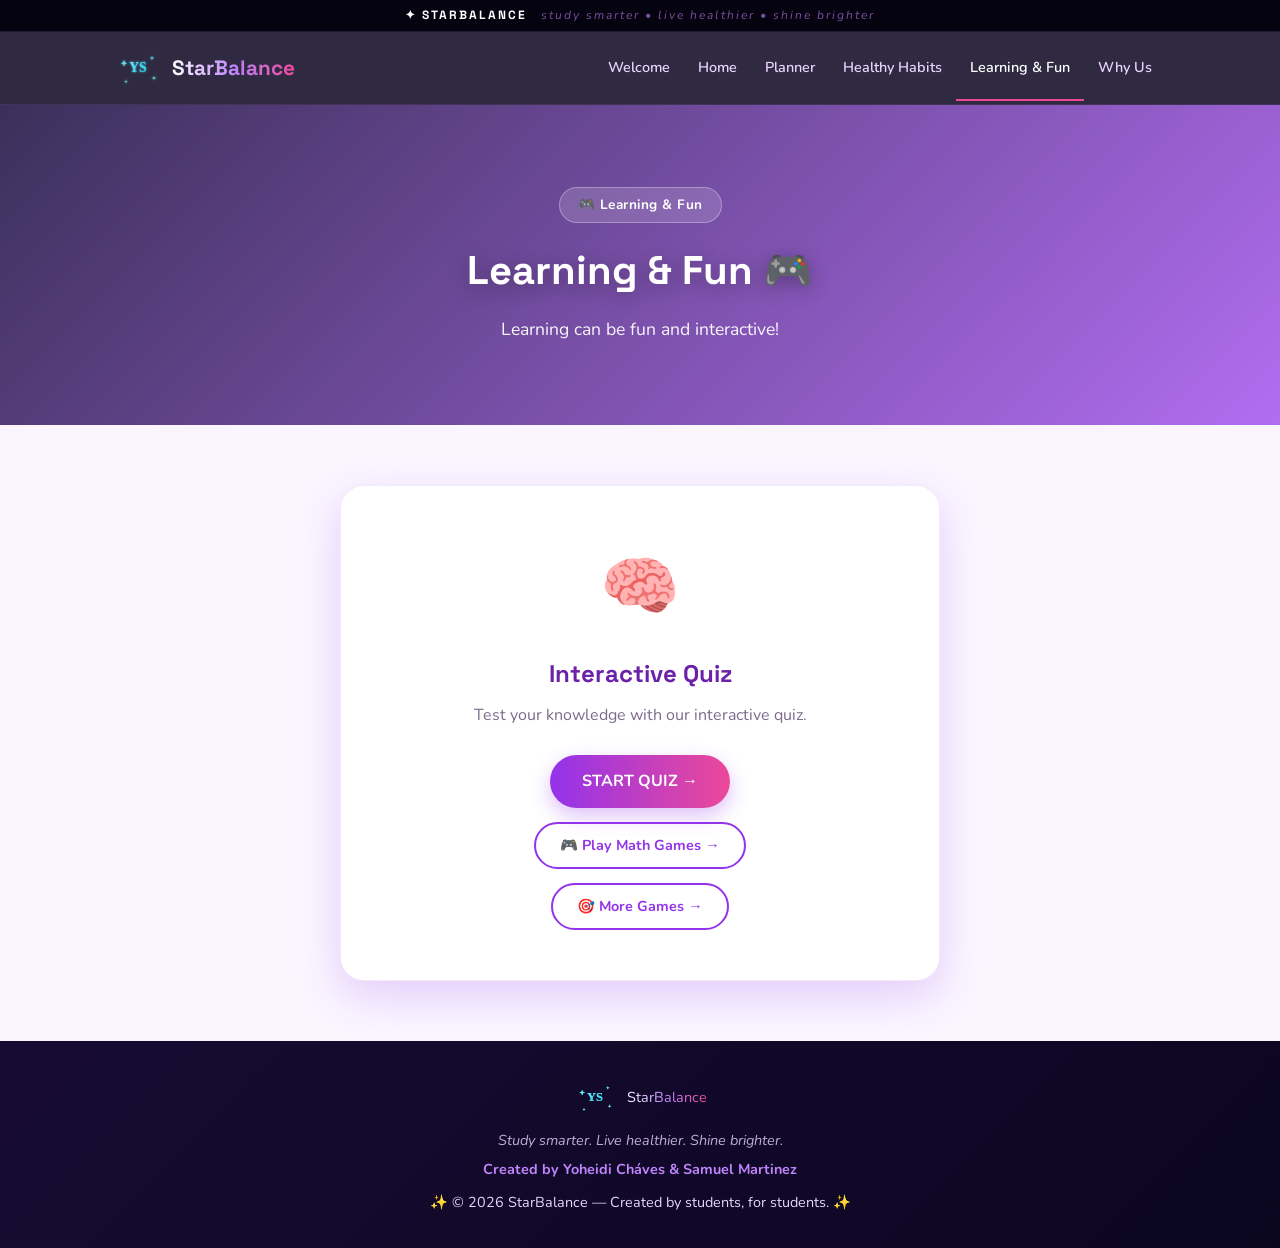
==== fun.html @ 7852353b "Add files via upload" ====
<!DOCTYPE html>
<html lang="en">
<head>
<meta charset="UTF-8">
<meta name="viewport" content="width=device-width, initial-scale=1.0">
<title>Learning &amp; Fun ✦ StarBalance</title>
<link rel="preconnect" href="https://fonts.googleapis.com">
<link rel="preconnect" href="https://fonts.gstatic.com" crossorigin>
<link href="https://fonts.googleapis.com/css2?family=Space+Grotesk:wght@400;500;600;700&family=Nunito:wght@400;600;700;800&display=swap" rel="stylesheet">
<link rel="icon" type="image/svg+xml" href="logo.svg">
<link rel="stylesheet" href="style.css">
</head>
<body class="page-fun">

<canvas id="lienzo-estrellas"></canvas>

<div class="topbar">
  <span class="topbar-marca">✦ STARBALANCE</span>
  <span class="topbar-frase">study smarter • live healthier • shine brighter</span>
</div>

<nav id="nav-principal">
  <div class="contenedor nav-inner">
    <a href="index.html" class="logo">
      <img src="logo.svg" alt="YS logo of StarBalance">
      <span class="logo-texto">StarBalance</span>
    </a>
    <ul>
      <li><a href="index.html" class="nav-link">Welcome</a></li>
      <li><a href="home.html" class="nav-link">Home</a></li>
      <li><a href="planner.html" class="nav-link">Planner</a></li>
      <li><a href="habits.html" class="nav-link">Healthy Habits</a></li>
      <li><a href="fun.html" class="nav-link">Learning &amp; Fun</a></li>
      <li><a href="advantages.html" class="nav-link">Why Us</a></li>
    </ul>
    <button id="btn-menu" aria-label="Open menu">☰</button>
  </div>
</nav>

<header class="page-hero hero-fun">
  <div class="page-hero-overlay"></div>
  <div class="contenedor page-hero-content">
    <span class="badge">🎮 Learning &amp; Fun</span>
    <h1>Learning &amp; Fun 🎮</h1>
    <p>Learning can be fun and interactive!</p>
  </div>
</header>

<main class="contenedor" style="padding: 60px 24px;">

  <section class="reveal" style="text-align:center;">
    <div class="fun-card">
      <span class="icono-fun">🧠</span>
      <h3>Interactive Quiz</h3>
      <p>Test your knowledge with our interactive quiz.</p>
      <a href="quiz.html" class="btn-quiz">START QUIZ →</a>
      <br>
      <a href="https://www.mathplayground.com/" target="_blank" class="btn-quiz-secundario">🎮 Play Math Games →</a>
      <br>
      <a href="https://www.wordwall.net/" target="_blank" class="btn-quiz-secundario">🎯 More Games →</a>
    </div>
  </section>

</main>

<footer>
  <div class="footer-logo">
    <img src="logo.svg" alt="YS logo of StarBalance">
    <span class="logo-texto">StarBalance</span>
  </div>
  <p class="footer-frase">Study smarter. Live healthier. Shine brighter.</p>
  <p class="footer-creditos">Created by Yoheidi Cháves &amp; Samuel Martinez</p>
  <p>✨ &copy; 2026 StarBalance — Created by students, for students. ✨</p>
</footer>

<script src="script.js"></script>
</body>
</html>
---- style.css ----
* { margin: 0; padding: 0; box-sizing: border-box; }

:root {
  --morado: #9333ea;
  --morado-oscuro: #6b21a8;
  --morado-claro: #c084fc;
  --rosa: #ec4899;
  --cian: #22d3ee;
  --azul: #3b82f6;
  --espacio: #0b0620;
  --espacio-2: #170b33;
  --fondo: #faf5ff;
  --texto: #2e1065;
  --gris: #7c6a8c;
  --dorado: #fbbf24;
  --sombra: 0 4px 20px rgba(147, 51, 234, 0.12);
  --fuente-titulo: 'Space Grotesk', sans-serif;
  --fuente-texto: 'Nunito', sans-serif;
}

html { scroll-behavior: smooth; }

body {
  font-family: var(--fuente-texto);
  background-color: var(--fondo);
  color: var(--texto);
  line-height: 1.6;
  overflow-x: hidden;
}

h1, h2, h3, .logo { font-family: var(--fuente-titulo); }

.contenedor { max-width: 1100px; margin: 0 auto; padding: 0 24px; }

/* Canvas estrellas solo en welcome */
#lienzo-estrellas {
  position: fixed; inset: 0; z-index: -3;
  background: radial-gradient(ellipse at top, var(--espacio-2), var(--espacio) 70%);
  pointer-events: none;
}
body:not(.page-welcome) #lienzo-estrellas { display: none; }

/* TOPBAR */
.topbar {
  background: #05030f; color: var(--morado-claro);
  text-align: center; padding: 6px 16px;
  font-size: 0.75rem; letter-spacing: 2px;
  display: flex; justify-content: center; gap: 14px; align-items: center;
  position: relative; z-index: 50;
  border-bottom: 1px solid rgba(192, 132, 252, 0.15);
}
.topbar-marca { font-family: var(--fuente-titulo); font-weight: 700; color: white; }
.topbar-frase { opacity: 0.6; font-style: italic; display: none; }
@media (min-width: 560px) { .topbar-frase { display: inline; } }

/* NAV */
#nav-principal {
  background: rgba(11, 6, 32, 0.85);
  backdrop-filter: blur(14px);
  position: sticky; top: 0; z-index: 40;
  border-bottom: 1px solid rgba(192, 132, 252, 0.12);
}
.nav-inner { display: flex; align-items: center; justify-content: space-between; flex-wrap: wrap; }
.logo {
  font-size: 1.3rem; font-weight: 700; color: white;
  display: flex; align-items: center; gap: 10px;
  text-decoration: none; padding: 12px 0;
}
/* ⚠️ Ya NO gira */
.logo img { width: 48px; height: 48px; }
.logo-texto {
  background: linear-gradient(90deg, #fff, var(--morado-claro), var(--rosa));
  -webkit-background-clip: text; background-clip: text; color: transparent;
}
#nav-principal ul { list-style: none; display: flex; flex-wrap: wrap; }
.nav-link {
  display: block; color: #e9d5ff; text-decoration: none;
  padding: 20px 14px; font-weight: 600; font-size: 0.9rem;
  border-bottom: 2px solid transparent; transition: all 0.25s ease;
}
.nav-link:hover, .nav-link.activo { color: white; border-bottom: 2px solid var(--rosa); }
#btn-menu { display: none; background: none; border: none; color: white; font-size: 1.4rem; cursor: pointer; }
@media (max-width: 860px) {
  #btn-menu { display: block; }
  #nav-principal ul { display: none; width: 100%; flex-direction: column; text-align: center; }
  #nav-principal ul.abierto { display: flex; }
}

/* WELCOME */
.welcome-section {
  min-height: calc(100vh - 90px);
  background: linear-gradient(135deg, #1a0d3d 0%, #3b1d6e 30%, #6d28d9 60%, #9333ea 100%);
  display: flex; flex-direction: column;
  align-items: center; justify-content: center;
  padding: 60px 20px;
  position: relative;
  overflow: hidden;
}
.welcome-section::before {
  content: '';
  position: absolute; inset: 0;
  background-image: 
    radial-gradient(circle at 20% 30%, rgba(192, 132, 252, 0.3) 0%, transparent 50%),
    radial-gradient(circle at 80% 70%, rgba(236, 72, 153, 0.25) 0%, transparent 50%),
    radial-gradient(circle at 50% 90%, rgba(59, 130, 246, 0.2) 0%, transparent 50%);
  pointer-events: none;
}
.welcome-content { position: relative; z-index: 2; text-align: center; max-width: 800px; }
.welcome-logo { width: 160px; height: 160px; margin-bottom: 20px; }
.welcome-name {
  font-family: var(--fuente-titulo);
  font-size: 3.5rem; font-weight: 700;
  margin-bottom: 16px;
  background: linear-gradient(90deg, #fff, #c084fc, #ec4899, #3b82f6);
  -webkit-background-clip: text; background-clip: text; color: transparent;
  letter-spacing: -1px;
}
.welcome-saludo {
  font-family: var(--fuente-titulo);
  font-size: 2.6rem; font-weight: 700;
  color: white; margin-bottom: 26px;
  text-shadow: 0 0 40px rgba(255, 255, 255, 0.4);
}
.welcome-frases { display: flex; flex-direction: column; gap: 10px; margin-bottom: 20px; }
.welcome-frase-1 { font-size: 1.15rem; color: #e9d5ff; font-weight: 600; }
.welcome-frase-2 { font-size: 1rem; color: #c084fc; font-style: italic; }
.welcome-creditos { font-size: 0.9rem; color: #a78bfa; font-weight: 700; margin-top: 6px; }
.welcome-creditos span {
  background: linear-gradient(90deg, #c084fc, #ec4899, #3b82f6);
  -webkit-background-clip: text; background-clip: text; color: transparent;
}
.btn-entrar {
  display: inline-block; margin-top: 34px;
  padding: 16px 38px;
  background: linear-gradient(90deg, var(--morado), var(--rosa));
  color: white; text-decoration: none;
  border-radius: 999px; font-weight: 700; font-size: 1.05rem;
  transition: transform 0.2s ease, box-shadow 0.2s ease;
  box-shadow: 0 10px 30px rgba(147, 51, 234, 0.5);
}
.btn-entrar:hover { transform: translateY(-3px); box-shadow: 0 15px 40px rgba(147, 51, 234, 0.6); }

/* PAGE HERO (en páginas internas, con imagen de fondo) */
.page-hero {
  position: relative;
  min-height: 320px;
  display: flex;
  align-items: center;
  justify-content: center;
  text-align: center;
  color: white;
  overflow: hidden;
  background-size: cover;
  background-position: center;
  padding: 60px 20px;
}
.page-hero-overlay {
  position: absolute; inset: 0;
  background: linear-gradient(135deg, rgba(26, 13, 61, 0.85), rgba(147, 51, 234, 0.7));
  z-index: 1;
}
.page-hero-content { position: relative; z-index: 2; }
.page-hero h1 {
  font-size: 2.5rem; font-weight: 700;
  margin-bottom: 12px;
  text-shadow: 0 4px 20px rgba(0, 0, 0, 0.3);
}
.page-hero p { font-size: 1.1rem; opacity: 0.95; max-width: 600px; margin: 0 auto; }

/* Imágenes de fondo por página */
.hero-planner { background-image: url('https://images.unsplash.com/photo-1503676260728-1c00da094a0b?w=1600&q=80'); }
.hero-habits { background-image: url('https://images.unsplash.com/photo-1490645935967-10de6ba17061?w=1600&q=80'); }
.hero-fun { background-image: url('https://images.unsplash.com/photo-1546410531-bb4caa6b424d?w=1600&q=80'); }
.hero-advantages { background-image: url('https://images.unsplash.com/photo-1523240795612-9a054b0db644?w=1600&q=80'); }

.badge {
  display: inline-block;
  background: rgba(255,255,255,0.15);
  color: white;
  border: 1px solid rgba(255,255,255,0.3);
  padding: 6px 18px; border-radius: 999px;
  font-size: 0.85rem; font-weight: 700;
  margin-bottom: 16px;
  letter-spacing: 0.5px;
  backdrop-filter: blur(6px);
}

/* SECCIÓN BLANCA */
section { position: relative; z-index: 1; }
.reveal {
  opacity: 0; transform: translateY(30px);
  transition: opacity 0.7s ease, transform 0.7s ease;
}
.reveal.visible { opacity: 1; transform: translateY(0); }

/* HOME - TARJETAS */
.tarjetas-home {
  display: grid;
  grid-template-columns: repeat(auto-fit, minmax(260px, 1fr));
  gap: 24px; margin-bottom: 40px;
}
.tarjeta-home {
  background: white;
  padding: 32px 26px;
  border-radius: 20px;
  text-decoration: none;
  color: inherit;
  box-shadow: var(--sombra);
  border: 1px solid rgba(147, 51, 234, 0.08);
  transition: transform 0.3s ease, box-shadow 0.3s ease;
  text-align: center;
}
.tarjeta-home:hover {
  transform: translateY(-8px);
  box-shadow: 0 20px 40px rgba(236, 72, 153, 0.2);
}
.icono-home { font-size: 3rem; margin-bottom: 14px; display: block; }
.tarjeta-home h3 { color: var(--morado-oscuro); font-size: 1.15rem; margin-bottom: 8px; }
.tarjeta-home p { color: var(--gris); font-size: 0.95rem; }

.frase-pequena {
  text-align: center; color: var(--gris);
  font-style: italic; font-size: 0.9rem; margin-bottom: 40px;
}

.imagen-home img {
  width: 100%; border-radius: 24px;
  box-shadow: 0 20px 50px rgba(147, 51, 234, 0.2);
}

/* PLANNER */
.planner-layout {
  display: grid;
  grid-template-columns: 1.5fr 1fr;
  gap: 30px; align-items: start;
}
@media (max-width: 820px) { .planner-layout { grid-template-columns: 1fr; } }

.calendar-card {
  background: white; border-radius: 20px;
  padding: 24px; box-shadow: var(--sombra);
  border: 1px solid rgba(147, 51, 234, 0.08);
}
.calendar-header {
  display: flex; align-items: center;
  justify-content: space-between; margin-bottom: 18px;
}
.calendar-header h3 { font-size: 1.2rem; color: var(--morado-oscuro); }
.cal-nav {
  background: rgba(147, 51, 234, 0.1);
  border: none; color: var(--morado);
  width: 34px; height: 34px;
  border-radius: 50%; cursor: pointer;
  font-size: 1.2rem; font-weight: 700;
  transition: background 0.2s ease;
}
.cal-nav:hover { background: rgba(147, 51, 234, 0.2); }

.calendar-days {
  display: grid; grid-template-columns: repeat(7, 1fr);
  gap: 6px; margin-bottom: 8px;
}
.calendar-days span {
  text-align: center; font-size: 0.75rem;
  font-weight: 700; color: var(--gris);
  text-transform: uppercase;
}
.calendar-grid {
  display: grid; grid-template-columns: repeat(7, 1fr); gap: 6px;
}
.cal-day {
  aspect-ratio: 1;
  display: flex; align-items: center; justify-content: center;
  border-radius: 10px; font-size: 0.9rem;
  font-weight: 600; color: var(--texto);
  cursor: pointer; transition: all 0.2s ease;
  position: relative; background: rgba(147, 51, 234, 0.03);
}
.cal-day:hover { background: rgba(147, 51, 234, 0.12); transform: scale(1.05); }
.cal-day.otro-mes { color: rgba(124, 106, 140, 0.35); }
.cal-day.hoy {
  background: linear-gradient(135deg, var(--morado), var(--rosa));
  color: white; font-weight: 800;
}
.cal-day.con-evento::after {
  content: ''; position: absolute;
  bottom: 4px; left: 50%; transform: translateX(-50%);
  width: 6px; height: 6px; border-radius: 50%;
}
.cal-day.ev-hw::after { background: var(--morado); }
.cal-day.ev-exam::after { background: var(--rosa); }
.cal-day.ev-proj::after { background: var(--cian); }
.cal-day.ev-act::after { background: var(--dorado); }

.calendar-legend {
  display: flex; flex-wrap: wrap;
  gap: 16px; margin-top: 18px;
  font-size: 0.8rem; color: var(--gris);
}
.calendar-legend span { display: inline-flex; align-items: center; gap: 6px; }
.dot { width: 10px; height: 10px; border-radius: 50%; display: inline-block; }
.dot-hw { background: var(--morado); }
.dot-exam { background: var(--rosa); }
.dot-proj { background: var(--cian); }
.dot-act { background: var(--dorado); }

.planner-info {
  background: linear-gradient(160deg, #1c1035, #2c1454);
  border-radius: 20px; padding: 32px 28px;
  color: white;
  box-shadow: 0 15px 40px rgba(107, 33, 168, 0.35);
}
.planner-info h3 { font-size: 1.3rem; margin-bottom: 10px; color: #e9d5ff; }
.planner-info p { color: #e9d5ff; opacity: 0.85; margin-bottom: 20px; font-size: 0.95rem; }
.planner-list { list-style: none; }
.planner-list li {
  padding: 10px 0; color: #e9d5ff;
  border-bottom: 1px solid rgba(255,255,255,0.08);
  font-size: 0.9rem;
}
.planner-list li:last-child { border-bottom: none; }

/* HABITS */
.habits-grid {
  display: grid;
  grid-template-columns: repeat(auto-fit, minmax(220px, 1fr));
  gap: 22px; margin-bottom: 30px;
}
.habito {
  background: white; padding: 30px 24px;
  border-radius: 18px; text-align: center;
  box-shadow: var(--sombra);
  border: 1px solid rgba(147, 51, 234, 0.08);
  transition: transform 0.3s ease;
}
.habito:hover { transform: translateY(-6px); }
.icono-habito { font-size: 2.6rem; margin-bottom: 12px; display: block; }
.habito h3 { color: var(--morado-oscuro); margin-bottom: 8px; }
.habito p { color: var(--gris); font-size: 0.9rem; }

.frase-habitos {
  text-align: center; font-style: italic;
  color: var(--morado); font-weight: 600;
  font-size: 1.05rem; margin-bottom: 50px;
}

.subtitulo-videos {
  font-size: 1.5rem; color: var(--morado-oscuro);
  margin-bottom: 24px; text-align: center;
}

.videos-grid {
  display: grid;
  grid-template-columns: repeat(auto-fit, minmax(280px, 1fr));
  gap: 24px;
}
.video-habito {
  background: white; border-radius: 18px;
  overflow: hidden; box-shadow: var(--sombra);
  border: 1px solid rgba(147, 51, 234, 0.08);
  transition: transform 0.3s ease;
}
.video-habito:hover { transform: translateY(-6px); }
.video-wrapper {
  position: relative; width: 100%;
  padding-top: 56.25%; background: #000;
}
.video-wrapper iframe {
  position: absolute; inset: 0;
  width: 100%; height: 100%; border: none;
}
.video-habito h4 { padding: 16px 20px 6px; color: var(--morado-oscuro); font-size: 1.05rem; }
.video-habito p { padding: 0 20px 20px; color: var(--gris); font-size: 0.88rem; }

/* FUN */
.fun-card {
  background: white; border-radius: 24px;
  padding: 50px 30px; text-align: center;
  max-width: 600px; margin: 0 auto;
  box-shadow: 0 15px 40px rgba(147, 51, 234, 0.2);
  border: 1px solid rgba(147, 51, 234, 0.1);
}
.fun-card .icono-fun { font-size: 4rem; display: block; margin-bottom: 16px; }
.fun-card h3 { font-size: 1.5rem; color: var(--morado-oscuro); margin-bottom: 10px; }
.fun-card p { color: var(--gris); margin-bottom: 26px; }
.btn-quiz {
  display: inline-block; padding: 14px 32px;
  background: linear-gradient(90deg, var(--morado), var(--rosa));
  color: white; text-decoration: none;
  border-radius: 999px; font-weight: 700; font-size: 1rem;
  transition: transform 0.2s ease, box-shadow 0.2s ease;
  box-shadow: 0 8px 20px rgba(147, 51, 234, 0.3);
}
.btn-quiz:hover { transform: translateY(-3px); box-shadow: 0 14px 30px rgba(147, 51, 234, 0.4); }
.btn-quiz-secundario {
  display: inline-block; margin-top: 14px;
  padding: 10px 24px;
  background: transparent;
  color: var(--morado);
  text-decoration: none;
  border: 2px solid var(--morado);
  border-radius: 999px; font-weight: 700; font-size: 0.9rem;
  transition: all 0.2s ease;
}
.btn-quiz-secundario:hover { background: var(--morado); color: white; }

/* ADVANTAGES */
.advantages-grid {
  display: grid;
  grid-template-columns: repeat(auto-fit, minmax(220px, 1fr));
  gap: 22px; max-width: 900px; margin: 0 auto 40px;
}
.advantage {
  background: white;
  border: 1px solid rgba(147, 51, 234, 0.1);
  border-radius: 18px; padding: 28px 20px;
  box-shadow: var(--sombra);
  transition: transform 0.3s ease;
}
.advantage:hover { transform: translateY(-6px); box-shadow: 0 15px 35px rgba(147, 51, 234, 0.2); }
.advantage .adv-icono { font-size: 2.4rem; display: block; margin-bottom: 12px; }
.advantage h4 { color: var(--morado-oscuro); font-size: 1.05rem; margin-bottom: 6px; }
.advantage p { color: var(--gris); font-size: 0.85rem; }

.frase-final {
  font-style: italic; color: var(--morado);
  max-width: 640px; margin: 0 auto;
  font-size: 1.05rem; font-weight: 600;
}

/* FOOTER */
footer {
  text-align: center; padding: 34px 26px;
  background: linear-gradient(135deg, var(--espacio-2), var(--espacio));
  color: #e9d5ff; font-size: 0.9rem;
}
.footer-logo {
  justify-content: center; color: white;
  margin-bottom: 10px;
  display: flex; align-items: center; gap: 10px;
}
.footer-logo img { width: 44px; height: 44px; }
.footer-frase { font-style: italic; opacity: 0.8; margin-bottom: 6px; }
.footer-creditos { font-weight: 700; color: var(--morado-claro); margin-bottom: 10px; }

@media (max-width: 700px) {
  .welcome-name { font-size: 2.2rem; }
  .welcome-saludo { font-size: 1.8rem; }
  .welcome-logo { width: 110px; height: 110px; }
  .page-hero h1 { font-size: 1.8rem; }
}
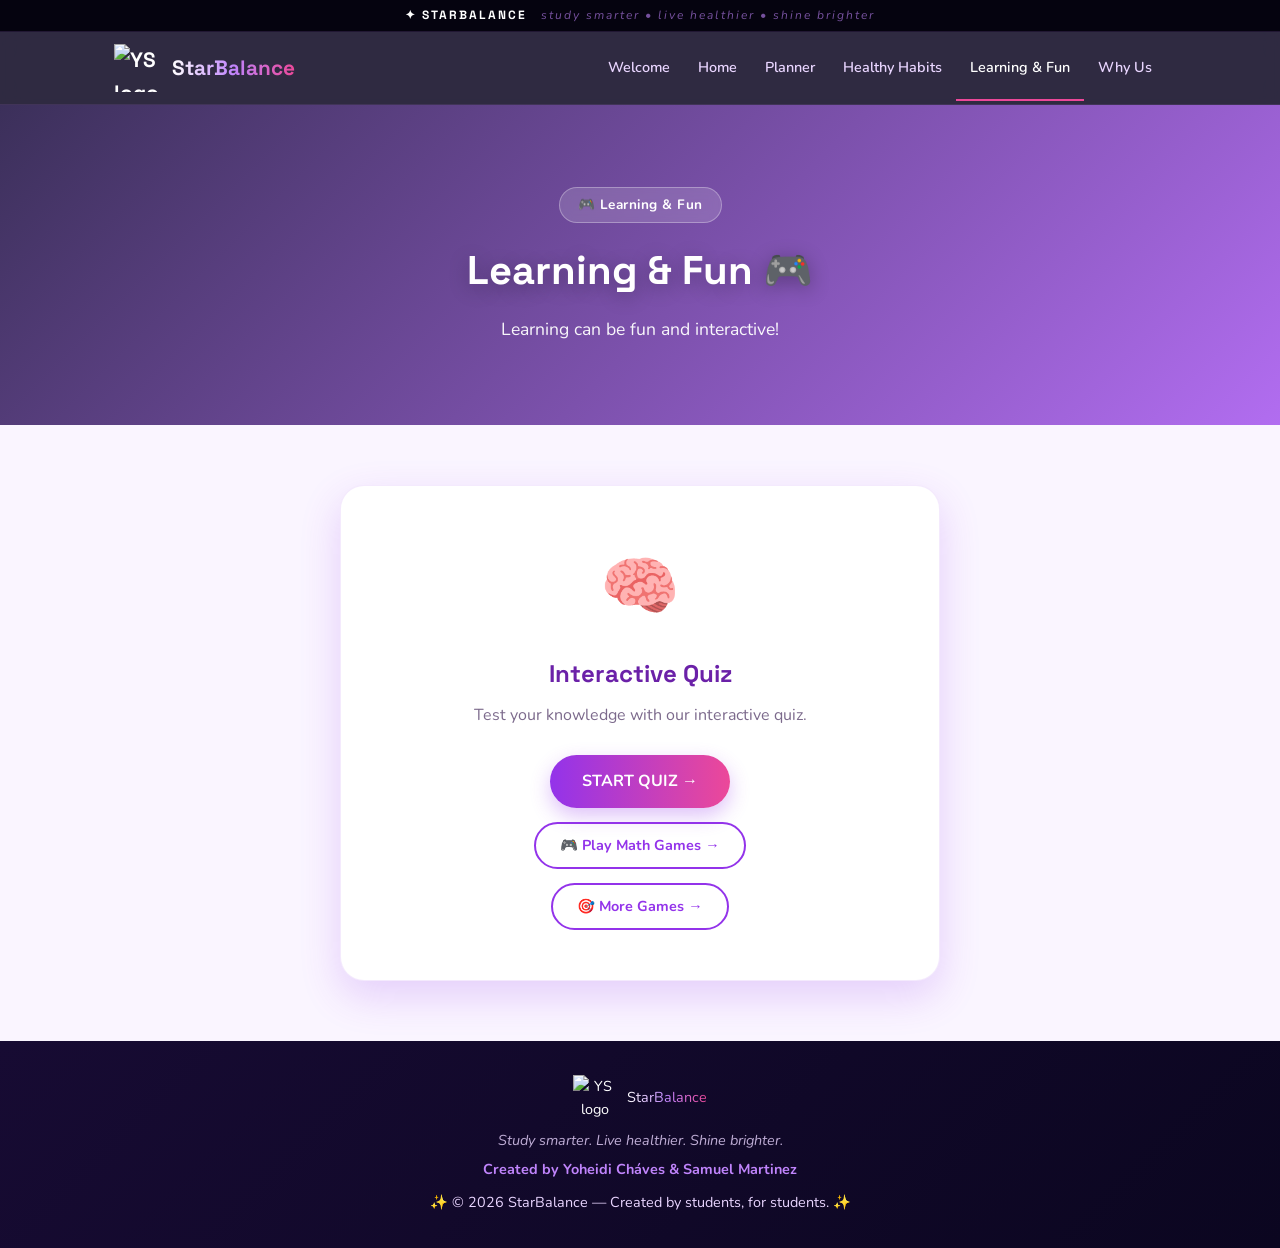
==== commit 5e9ffbb7: "Update fun.html" ====
--- a/fun.html
+++ b/fun.html
@@ -57,7 +57,7 @@
       <br>
       <a href="https://www.mathplayground.com/" target="_blank" class="btn-quiz-secundario">🎮 Play Math Games →</a>
       <br>
-      <a href="https://www.wordwall.net/" target="_blank" class="btn-quiz-secundario">🎯 More Games →</a>
+      <a href="https://wayground.com/?lng=es-ES" target="_blank" class="btn-quiz-secundario">🎯 More Games →</a>
     </div>
   </section>
 
@@ -75,4 +75,4 @@
 
 <script src="script.js"></script>
 </body>
-</html>+</html>
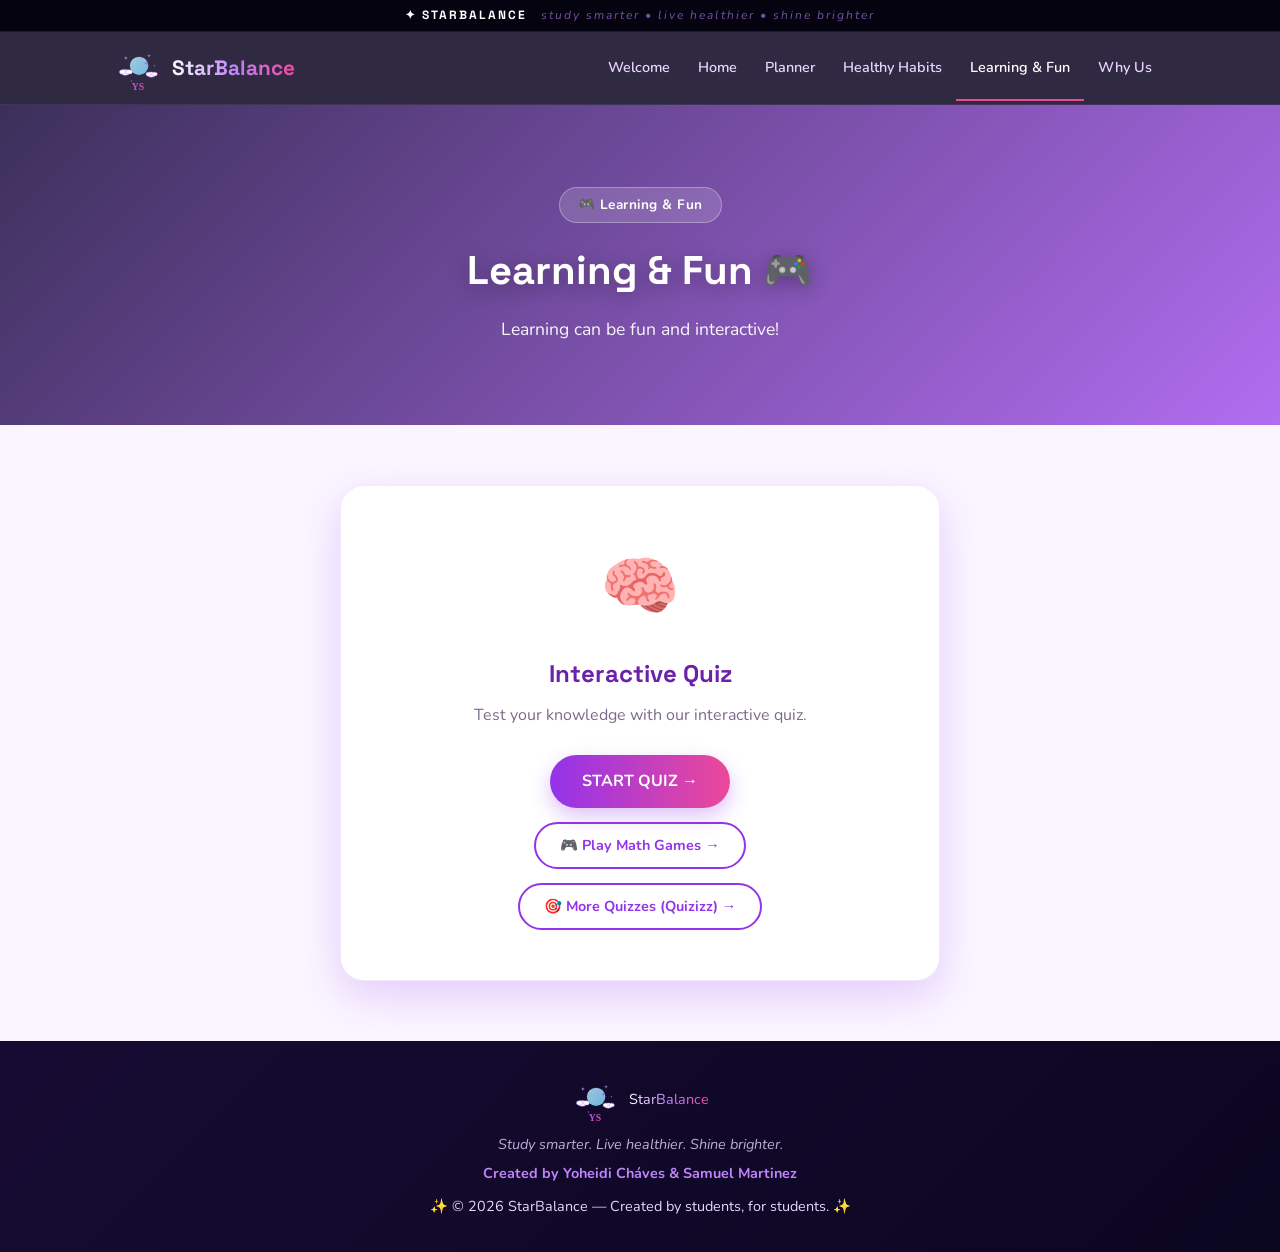
==== commit d735c46c: "Update fun.html" ====
--- a/fun.html
+++ b/fun.html
@@ -53,11 +53,12 @@
       <span class="icono-fun">🧠</span>
       <h3>Interactive Quiz</h3>
       <p>Test your knowledge with our interactive quiz.</p>
-      <a href="quiz.html" class="btn-quiz">START QUIZ →</a>
+      <!-- Aquí está el cambio: redirige a wayground en vez de quiz.html -->
+      <a href="https://wayground.com/?lng=es-ES" target="_blank" class="btn-quiz">START QUIZ →</a>
       <br>
       <a href="https://www.mathplayground.com/" target="_blank" class="btn-quiz-secundario">🎮 Play Math Games →</a>
       <br>
-      <a href="https://wayground.com/?lng=es-ES" target="_blank" class="btn-quiz-secundario">🎯 More Games →</a>
+      <a href="https://quizizz.com/" target="_blank" class="btn-quiz-secundario">🎯 More Quizzes (Quizizz) →</a>
     </div>
   </section>
 
--- a/style.css
+++ b/style.css
@@ -1,3 +1,7 @@
+/* ============================================================
+   STARBALANCE — Shared Styles
+   ============================================================ */
+
 * { margin: 0; padding: 0; box-sizing: border-box; }
 
 :root {
@@ -32,7 +36,7 @@
 
 .contenedor { max-width: 1100px; margin: 0 auto; padding: 0 24px; }
 
-/* Canvas estrellas solo en welcome */
+/* Canvas estrellas (solo en welcome) */
 #lienzo-estrellas {
   position: fixed; inset: 0; z-index: -3;
   background: radial-gradient(ellipse at top, var(--espacio-2), var(--espacio) 70%);
@@ -66,8 +70,8 @@
   display: flex; align-items: center; gap: 10px;
   text-decoration: none; padding: 12px 0;
 }
-/* ⚠️ Ya NO gira */
-.logo img { width: 48px; height: 48px; }
+/* Logo SIN animación de giro */
+.logo img { width: 48px; height: 48px; object-fit: contain; }
 .logo-texto {
   background: linear-gradient(90deg, #fff, var(--morado-claro), var(--rosa));
   -webkit-background-clip: text; background-clip: text; color: transparent;
@@ -86,49 +90,99 @@
   #nav-principal ul.abierto { display: flex; }
 }
 
-/* WELCOME */
+/* ============================================================
+   WELCOME SECTION (con paisaje morado claro)
+   ============================================================ */
 .welcome-section {
   min-height: calc(100vh - 90px);
-  background: linear-gradient(135deg, #1a0d3d 0%, #3b1d6e 30%, #6d28d9 60%, #9333ea 100%);
+  background-image: 
+    radial-gradient(circle at 20% 20%, rgba(255, 255, 255, 0.15) 0%, transparent 40%),
+    radial-gradient(circle at 80% 30%, rgba(255, 255, 255, 0.12) 0%, transparent 40%),
+    radial-gradient(circle at 50% 80%, rgba(255, 255, 255, 0.1) 0%, transparent 50%),
+    linear-gradient(135deg, #a78bfa 0%, #c084fc 30%, #e9d5ff 60%, #f3e8ff 100%);
   display: flex; flex-direction: column;
   align-items: center; justify-content: center;
   padding: 60px 20px;
   position: relative;
   overflow: hidden;
 }
+
+/* Estrellitas decorativas */
 .welcome-section::before {
   content: '';
-  position: absolute; inset: 0;
-  background-image: 
-    radial-gradient(circle at 20% 30%, rgba(192, 132, 252, 0.3) 0%, transparent 50%),
-    radial-gradient(circle at 80% 70%, rgba(236, 72, 153, 0.25) 0%, transparent 50%),
-    radial-gradient(circle at 50% 90%, rgba(59, 130, 246, 0.2) 0%, transparent 50%);
+  position: absolute;
+  top: 0; left: 0; right: 0; bottom: 0;
+  background-image:
+    radial-gradient(circle at 15% 25%, rgba(255, 255, 255, 0.9) 1.5px, transparent 2px),
+    radial-gradient(circle at 25% 60%, rgba(255, 255, 255, 0.8) 1px, transparent 1.5px),
+    radial-gradient(circle at 35% 15%, rgba(255, 255, 255, 0.9) 2px, transparent 2.5px),
+    radial-gradient(circle at 45% 45%, rgba(255, 255, 255, 0.7) 1px, transparent 1.5px),
+    radial-gradient(circle at 55% 75%, rgba(255, 255, 255, 0.85) 1.5px, transparent 2px),
+    radial-gradient(circle at 65% 20%, rgba(255, 255, 255, 0.9) 2px, transparent 2.5px),
+    radial-gradient(circle at 75% 55%, rgba(255, 255, 255, 0.8) 1px, transparent 1.5px),
+    radial-gradient(circle at 85% 30%, rgba(255, 255, 255, 0.9) 2px, transparent 2.5px),
+    radial-gradient(circle at 90% 80%, rgba(255, 255, 255, 0.85) 1.5px, transparent 2px),
+    radial-gradient(circle at 10% 85%, rgba(255, 255, 255, 0.8) 1px, transparent 1.5px),
+    radial-gradient(circle at 50% 10%, rgba(255, 255, 255, 0.9) 1.5px, transparent 2px),
+    radial-gradient(circle at 70% 90%, rgba(255, 255, 255, 0.85) 2px, transparent 2.5px);
+  background-size: 100% 100%;
   pointer-events: none;
-}
+  z-index: 1;
+}
+
+/* Luna grande decorativa flotando */
+.welcome-section::after {
+  content: '🌙';
+  position: absolute;
+  top: 8%;
+  right: 8%;
+  font-size: 80px;
+  opacity: 0.85;
+  filter: drop-shadow(0 0 20px rgba(147, 51, 234, 0.4));
+  z-index: 1;
+  animation: flotar-luna 6s ease-in-out infinite;
+}
+
+@keyframes flotar-luna {
+  0%, 100% { transform: translateY(0) rotate(-10deg); }
+  50% { transform: translateY(-12px) rotate(-5deg); }
+}
+
 .welcome-content { position: relative; z-index: 2; text-align: center; max-width: 800px; }
-.welcome-logo { width: 160px; height: 160px; margin-bottom: 20px; }
+
+.welcome-logo {
+  width: 180px;
+  height: auto;
+  margin-bottom: 20px;
+}
+
 .welcome-name {
   font-family: var(--fuente-titulo);
   font-size: 3.5rem; font-weight: 700;
   margin-bottom: 16px;
-  background: linear-gradient(90deg, #fff, #c084fc, #ec4899, #3b82f6);
+  background: linear-gradient(90deg, #6b21a8, #9333ea, #ec4899, #6b21a8);
   -webkit-background-clip: text; background-clip: text; color: transparent;
   letter-spacing: -1px;
-}
+  filter: drop-shadow(0 2px 8px rgba(255, 255, 255, 0.5));
+}
+
 .welcome-saludo {
   font-family: var(--fuente-titulo);
   font-size: 2.6rem; font-weight: 700;
-  color: white; margin-bottom: 26px;
-  text-shadow: 0 0 40px rgba(255, 255, 255, 0.4);
-}
+  color: #4c1d95;
+  margin-bottom: 26px;
+  text-shadow: 0 2px 10px rgba(255, 255, 255, 0.6);
+}
+
 .welcome-frases { display: flex; flex-direction: column; gap: 10px; margin-bottom: 20px; }
-.welcome-frase-1 { font-size: 1.15rem; color: #e9d5ff; font-weight: 600; }
-.welcome-frase-2 { font-size: 1rem; color: #c084fc; font-style: italic; }
-.welcome-creditos { font-size: 0.9rem; color: #a78bfa; font-weight: 700; margin-top: 6px; }
+.welcome-frase-1 { font-size: 1.15rem; color: #4c1d95; font-weight: 700; }
+.welcome-frase-2 { font-size: 1rem; color: #6b21a8; font-style: italic; font-weight: 600; }
+.welcome-creditos { font-size: 0.9rem; color: #6b21a8; font-weight: 700; margin-top: 6px; }
 .welcome-creditos span {
-  background: linear-gradient(90deg, #c084fc, #ec4899, #3b82f6);
+  background: linear-gradient(90deg, #7c3aed, #ec4899, #6d28d9);
   -webkit-background-clip: text; background-clip: text; color: transparent;
 }
+
 .btn-entrar {
   display: inline-block; margin-top: 34px;
   padding: 16px 38px;
@@ -140,7 +194,9 @@
 }
 .btn-entrar:hover { transform: translateY(-3px); box-shadow: 0 15px 40px rgba(147, 51, 234, 0.6); }
 
-/* PAGE HERO (en páginas internas, con imagen de fondo) */
+/* ============================================================
+   PAGE HERO (páginas internas con paisaje)
+   ============================================================ */
 .page-hero {
   position: relative;
   min-height: 320px;
@@ -167,12 +223,15 @@
 }
 .page-hero p { font-size: 1.1rem; opacity: 0.95; max-width: 600px; margin: 0 auto; }
 
-/* Imágenes de fondo por página */
+/* Paisajes de fondo por página */
 .hero-planner { background-image: url('https://images.unsplash.com/photo-1503676260728-1c00da094a0b?w=1600&q=80'); }
 .hero-habits { background-image: url('https://images.unsplash.com/photo-1490645935967-10de6ba17061?w=1600&q=80'); }
 .hero-fun { background-image: url('https://images.unsplash.com/photo-1546410531-bb4caa6b424d?w=1600&q=80'); }
 .hero-advantages { background-image: url('https://images.unsplash.com/photo-1523240795612-9a054b0db644?w=1600&q=80'); }
 
+.page-hero:not(.hero-planner):not(.hero-habits):not(.hero-fun):not(.hero-advantages) {
+  background-image: url('https://images.unsplash.com/photo-1506905925346-21bda4d32df4?w=1600&q=80');
+}
 .badge {
   display: inline-block;
   background: rgba(255,255,255,0.15);
@@ -185,7 +244,9 @@
   backdrop-filter: blur(6px);
 }
 
-/* SECCIÓN BLANCA */
+/* ============================================================
+   CONTENIDO GENERAL
+   ============================================================ */
 section { position: relative; z-index: 1; }
 .reveal {
   opacity: 0; transform: translateY(30px);
@@ -439,13 +500,134 @@
   margin-bottom: 10px;
   display: flex; align-items: center; gap: 10px;
 }
-.footer-logo img { width: 44px; height: 44px; }
+.footer-logo img { width: 48px; height: 48px; object-fit: contain; }
 .footer-frase { font-style: italic; opacity: 0.8; margin-bottom: 6px; }
 .footer-creditos { font-weight: 700; color: var(--morado-claro); margin-bottom: 10px; }
 
 @media (max-width: 700px) {
   .welcome-name { font-size: 2.2rem; }
   .welcome-saludo { font-size: 1.8rem; }
-  .welcome-logo { width: 110px; height: 110px; }
+  .welcome-logo { width: 130px; }
   .page-hero h1 { font-size: 1.8rem; }
-}+}
+/* ============================================================
+   FORMULARIO DE EVENTOS DEL CALENDARIO
+   ============================================================ */
+.form-evento {
+  display: flex;
+  flex-direction: column;
+  gap: 8px;
+  margin-bottom: 20px;
+}
+
+.form-evento label {
+  color: #e9d5ff;
+  font-size: 0.8rem;
+  font-weight: 700;
+  text-transform: uppercase;
+  letter-spacing: 1px;
+  margin-top: 8px;
+}
+
+.form-evento input,
+.form-evento select {
+  padding: 10px 12px;
+  border-radius: 10px;
+  border: 1px solid rgba(192, 132, 252, 0.3);
+  background: rgba(255, 255, 255, 0.08);
+  color: white;
+  font-family: inherit;
+  font-size: 0.9rem;
+}
+
+.form-evento input::placeholder {
+  color: rgba(233, 213, 255, 0.4);
+}
+
+.form-evento input:focus,
+.form-evento select:focus {
+  outline: none;
+  border-color: var(--rosa);
+  box-shadow: 0 0 0 3px rgba(236, 72, 153, 0.2);
+}
+
+.btn-agregar {
+  margin-top: 14px;
+  padding: 12px;
+  background: linear-gradient(90deg, var(--morado), var(--rosa));
+  color: white;
+  border: none;
+  border-radius: 10px;
+  font-family: inherit;
+  font-weight: 700;
+  font-size: 0.95rem;
+  cursor: pointer;
+  transition: transform 0.2s ease;
+}
+
+.btn-agregar:hover {
+  transform: translateY(-2px);
+  filter: brightness(1.1);
+}
+
+.lista-eventos {
+  margin-top: 20px;
+  max-height: 220px;
+  overflow-y: auto;
+}
+
+.evento-item {
+  background: rgba(255, 255, 255, 0.08);
+  border-left: 4px solid var(--morado);
+  padding: 10px 14px;
+  border-radius: 8px;
+  margin-bottom: 8px;
+  display: flex;
+  justify-content: space-between;
+  align-items: center;
+  gap: 10px;
+  font-size: 0.85rem;
+  color: #e9d5ff;
+}
+
+.evento-item.tipo-hw { border-left-color: #9333ea; }
+.evento-item.tipo-exam { border-left-color: #ec4899; }
+.evento-item.tipo-proj { border-left-color: #22d3ee; }
+.evento-item.tipo-act { border-left-color: #fbbf24; }
+
+.evento-item .titulo-evento {
+  font-weight: 700;
+  color: white;
+  flex: 1;
+}
+
+.evento-item .btn-borrar {
+  background: rgba(236, 72, 153, 0.2);
+  border: none;
+  color: #fbcfe8;
+  width: 24px;
+  height: 24px;
+  border-radius: 50%;
+  cursor: pointer;
+  font-size: 0.9rem;
+  font-weight: 700;
+  transition: background 0.2s ease;
+}
+
+.evento-item .btn-borrar:hover {
+  background: #ec4899;
+  color: white;
+}
+
+.cal-day.seleccionado {
+  outline: 2px solid var(--rosa);
+  outline-offset: -2px;
+}
+
+.vacio-evento {
+  color: rgba(233, 213, 255, 0.4);
+  font-size: 0.85rem;
+  font-style: italic;
+  text-align: center;
+  padding: 14px;
+}
